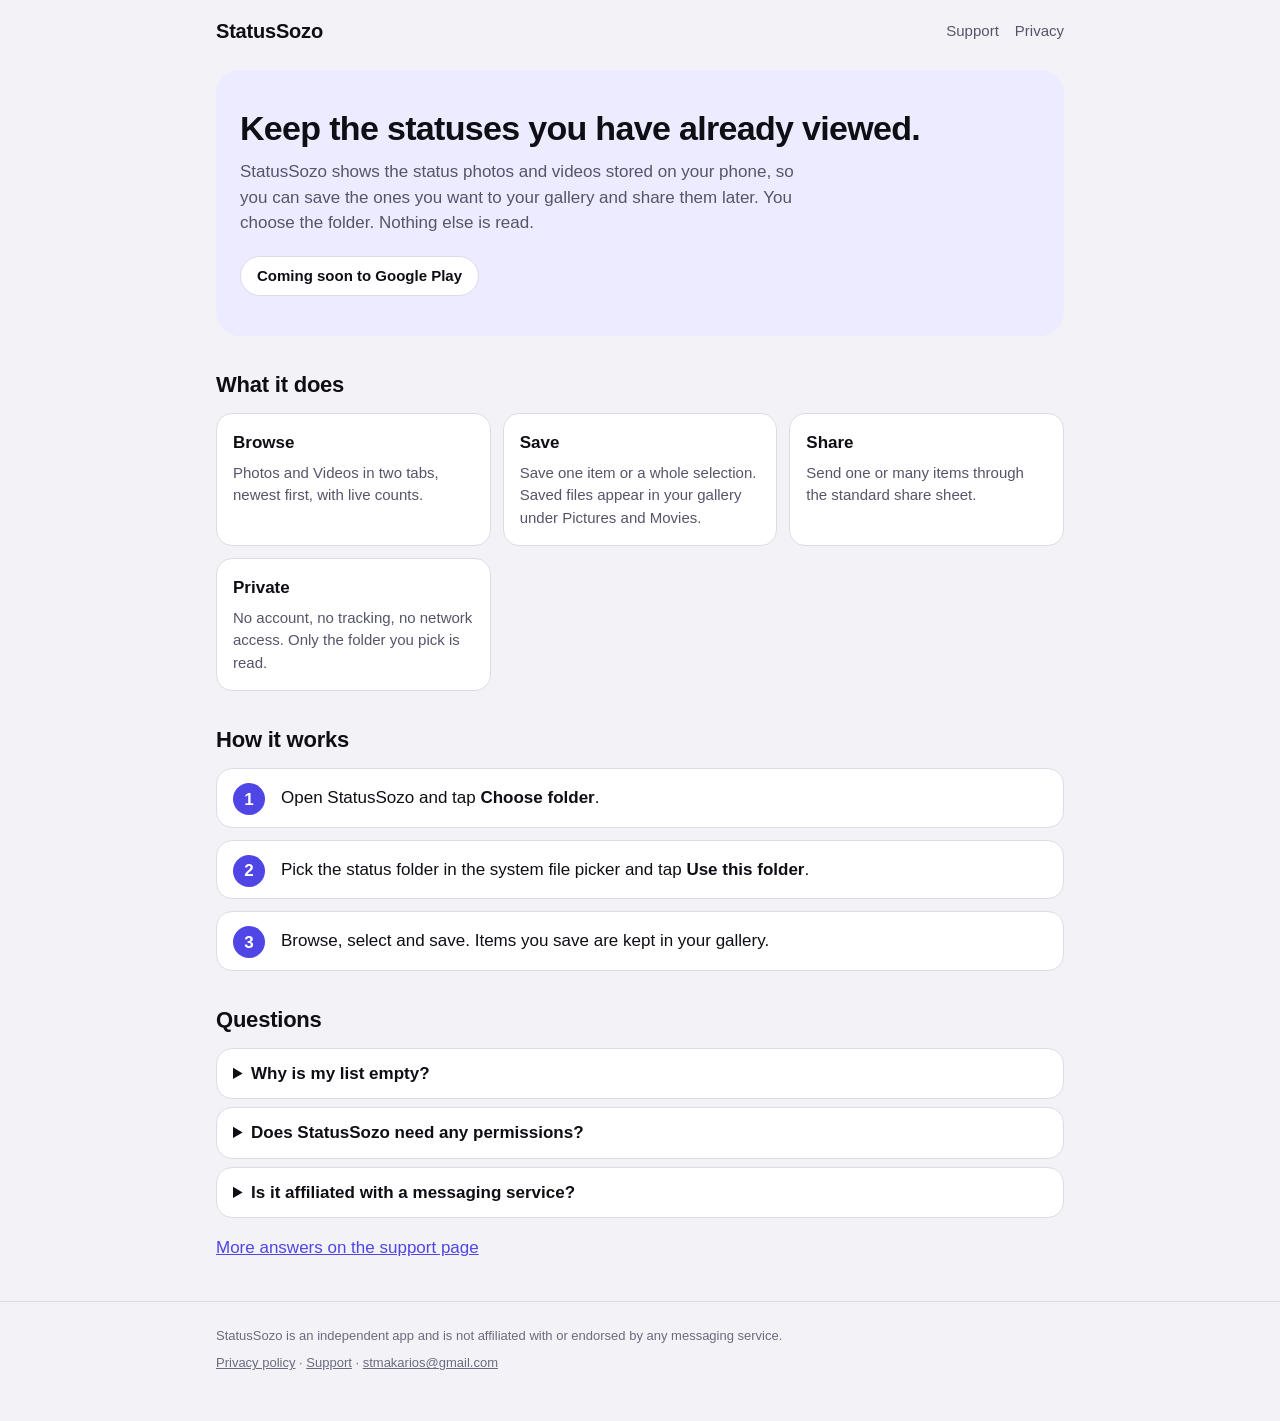
==== website/index.html @ 79adc614 "b14a: website pages pulled forward for Cloudflare connection" ====
<!DOCTYPE html>
<html lang="en">
<head>
<meta charset="utf-8">
<meta name="viewport" content="width=device-width, initial-scale=1">
<title>StatusSozo - Save and share statuses you have already viewed</title>
<meta name="description" content="StatusSozo lets you browse, save and share status photos and videos you have already viewed, from folders you choose. No accounts, no data collected, works offline.">
<meta name="color-scheme" content="light dark">
<meta property="og:type" content="website">
<meta property="og:title" content="StatusSozo - Save and share statuses you have already viewed">
<meta property="og:description" content="Browse, save and share status photos and videos you have already viewed, from folders you choose. No accounts, no data collected.">
<script type="application/ld+json">
{"@context":"https://schema.org","@type":"SoftwareApplication","name":"StatusSozo","operatingSystem":"Android 10 or later","applicationCategory":"UtilitiesApplication","description":"Browse, save and share status photos and videos you have already viewed, from folders you choose.","offers":{"@type":"Offer","price":"0","priceCurrency":"USD"}}
</script>
<link rel="stylesheet" href="style.css">
</head>
<body>
<a class="skip" href="#main">Skip to content</a>
<header class="site"><div class="wrap">
<a class="brand" href="index.html">StatusSozo</a>
<nav class="site" aria-label="Main"><a href="support.html">Support</a><a href="privacy.html">Privacy</a></nav>
</div></header>
<main id="main" class="wrap">
<section class="hero">
<h1>Keep the statuses you have already viewed.</h1>
<p>StatusSozo shows the status photos and videos stored on your phone, so you can save the ones you want to your gallery and share them later. You choose the folder. Nothing else is read.</p>
<span class="badge">Coming soon to Google Play</span>
</section>

<h2>What it does</h2>
<div class="grid">
<div class="card"><h3>Browse</h3><p>Photos and Videos in two tabs, newest first, with live counts.</p></div>
<div class="card"><h3>Save</h3><p>Save one item or a whole selection. Saved files appear in your gallery under Pictures and Movies.</p></div>
<div class="card"><h3>Share</h3><p>Send one or many items through the standard share sheet.</p></div>
<div class="card"><h3>Private</h3><p>No account, no tracking, no network access. Only the folder you pick is read.</p></div>
</div>

<h2>How it works</h2>
<ol class="steps">
<li>Open StatusSozo and tap <strong>Choose folder</strong>.</li>
<li>Pick the status folder in the system file picker and tap <strong>Use this folder</strong>.</li>
<li>Browse, select and save. Items you save are kept in your gallery.</li>
</ol>

<h2>Questions</h2>
<details><summary>Why is my list empty?</summary><p>A status only appears after you have viewed it in the messaging app, and the messaging app must be installed. Open a status, then come back and refresh.</p></details>
<details><summary>Does StatusSozo need any permissions?</summary><p>No. You grant access to one folder through the system picker, and you can remove that access in Settings at any time.</p></details>
<details><summary>Is it affiliated with a messaging service?</summary><p>No. StatusSozo is independent. Only save and share content you have the right to use.</p></details>
<p><a href="support.html">More answers on the support page</a></p>
</main>
<footer class="site"><div class="wrap">
<p>StatusSozo is an independent app and is not affiliated with or endorsed by any messaging service.</p>
<p><a href="privacy.html">Privacy policy</a> &middot; <a href="support.html">Support</a> &middot; <a href="mailto:stmakarios@gmail.com">stmakarios@gmail.com</a></p>
</div></footer>
</body></html>
---- website/style.css ----
:root{
  --bg:#F2F2F7;--surface:#FFFFFF;--tint:#E9E9F0;--accent:#4F46E5;--accent-soft:#ECEBFF;--accent-on:#FFFFFF;
  --text:#0E0E14;--text2:#55556A;--text3:#6B6B80;--border:#DCDCE6;
  --font:-apple-system,BlinkMacSystemFont,"Segoe UI",Roboto,"Helvetica Neue",Arial,"Noto Sans",sans-serif;
}
@media (prefers-color-scheme:dark){
  :root{--bg:#0A0A0F;--surface:#16161D;--tint:#22222C;--accent:#8B93FF;--accent-soft:#23244A;--accent-on:#0A0A12;
    --text:#F5F5FA;--text2:#B4B4C6;--text3:#8E8EA3;--border:#2A2A35}
}
*{box-sizing:border-box}
html{-webkit-text-size-adjust:100%}
body{margin:0;background:var(--bg);color:var(--text);font-family:var(--font);font-size:17px;line-height:1.5}
a{color:var(--accent)}
a:focus-visible,summary:focus-visible{outline:2px solid var(--accent);outline-offset:3px;border-radius:4px}
.skip{position:absolute;left:-999px;top:8px;background:var(--accent);color:var(--accent-on);padding:8px 12px;border-radius:8px;z-index:10}
.skip:focus{left:8px}
.wrap{max-width:880px;margin:0 auto;padding:0 16px}
header.site{padding:16px 0}
header.site .wrap{display:flex;align-items:center;justify-content:space-between;gap:16px;flex-wrap:wrap}
.brand{font-weight:800;font-size:20px;letter-spacing:-.01em;color:var(--text);text-decoration:none}
nav.site a{margin-inline-start:16px;color:var(--text2);text-decoration:none;font-weight:500;font-size:15px}
nav.site a:hover{color:var(--accent)}
.hero{background:var(--accent-soft);border-radius:24px;padding:40px 24px;margin:8px 0 24px}
.hero h1{font-size:34px;line-height:1.1;margin:0 0 12px;letter-spacing:-.02em}
.hero p{margin:0 0 20px;color:var(--text2);max-width:60ch}
.badge{display:inline-block;background:var(--surface);border:.5px solid var(--border);border-radius:999px;padding:8px 16px;font-weight:600;font-size:15px}
h2{font-size:22px;margin:32px 0 12px;letter-spacing:-.01em}
.grid{display:grid;grid-template-columns:repeat(auto-fit,minmax(220px,1fr));gap:12px}
.card{background:var(--surface);border:.5px solid var(--border);border-radius:16px;padding:16px}
.card h3{margin:0 0 6px;font-size:17px}
.card p{margin:0;color:var(--text2);font-size:15px}
ol.steps{list-style:none;counter-reset:s;padding:0;margin:0;display:grid;gap:12px}
ol.steps li{counter-increment:s;background:var(--surface);border:.5px solid var(--border);border-radius:16px;padding:16px 16px 16px 64px;position:relative}
ol.steps li::before{content:counter(s);position:absolute;inset-inline-start:16px;top:14px;width:32px;height:32px;border-radius:999px;background:var(--accent);color:var(--accent-on);display:grid;place-items:center;font-weight:700}
details{background:var(--surface);border:.5px solid var(--border);border-radius:16px;padding:12px 16px;margin-bottom:8px}
summary{cursor:pointer;font-weight:600}
details p{margin:8px 0 0;color:var(--text2)}
main.doc{padding-bottom:16px}
main.doc h1{font-size:34px;line-height:1.1;margin:16px 0 4px;letter-spacing:-.02em}
main.doc .meta{color:var(--text3);font-size:15px;margin:0 0 16px}
main.doc p,main.doc li{color:var(--text2)}
main.doc h2{color:var(--text)}
footer.site{margin-top:40px;padding:24px 0 40px;border-top:.5px solid var(--border);color:var(--text3);font-size:13px}
footer.site a{color:var(--text3)}
footer.site p{margin:0 0 8px}
@media (prefers-reduced-motion:reduce){*{animation:none!important;transition:none!important;scroll-behavior:auto!important}}
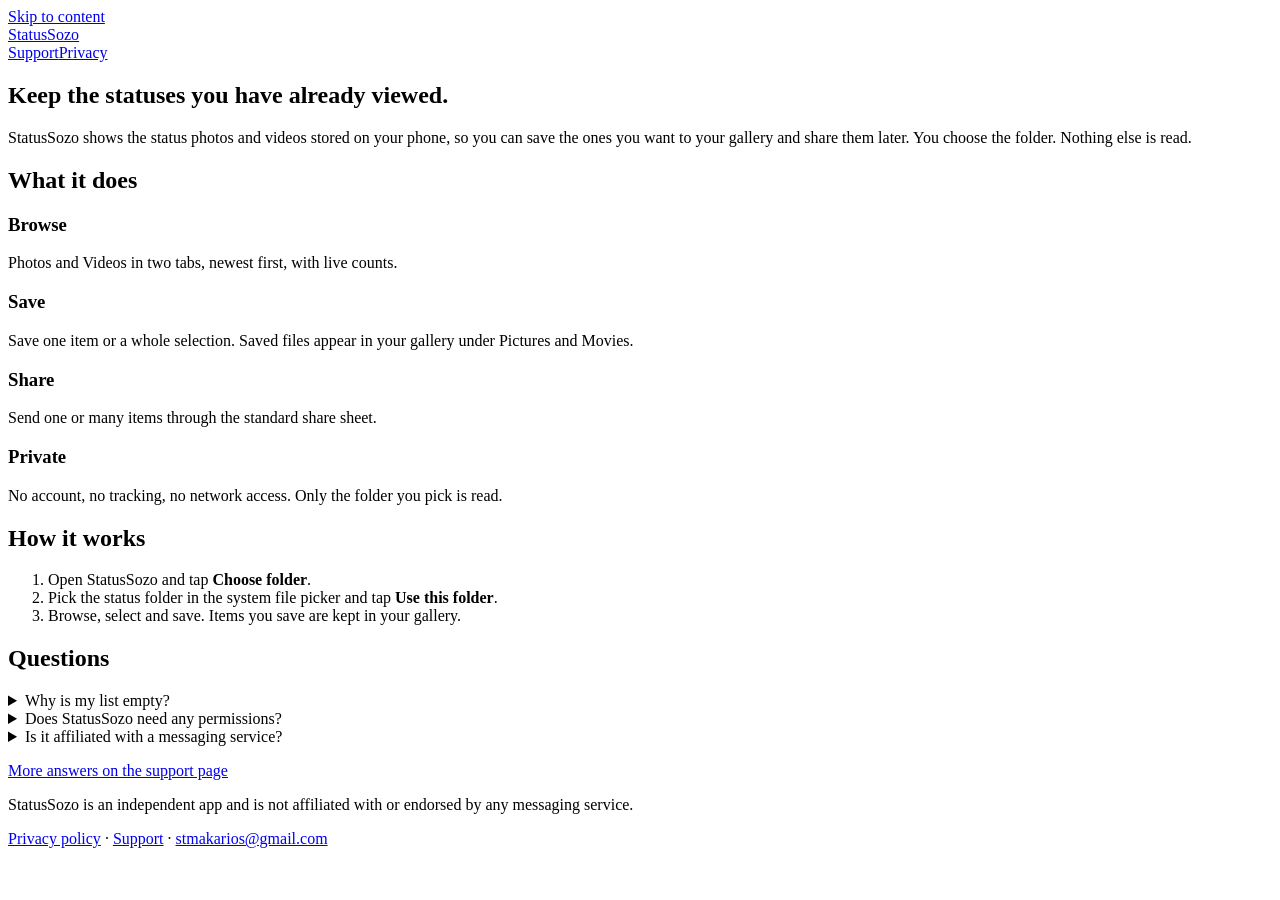
==== commit 9bc3a8ce: "b14a: remove store badge, canonical URLs, sitemap, clean links" ====
--- a/website/index.html
+++ b/website/index.html
@@ -7,24 +7,26 @@
 <meta name="description" content="StatusSozo lets you browse, save and share status photos and videos you have already viewed, from folders you choose. No accounts, no data collected, works offline.">
 <meta name="color-scheme" content="light dark">
 <meta property="og:type" content="website">
+<meta property="og:url" content="https://statussozo.bpprojectsz.workers.dev/">
+<meta property="og:site_name" content="StatusSozo">
 <meta property="og:title" content="StatusSozo - Save and share statuses you have already viewed">
 <meta property="og:description" content="Browse, save and share status photos and videos you have already viewed, from folders you choose. No accounts, no data collected.">
 <script type="application/ld+json">
 {"@context":"https://schema.org","@type":"SoftwareApplication","name":"StatusSozo","operatingSystem":"Android 10 or later","applicationCategory":"UtilitiesApplication","description":"Browse, save and share status photos and videos you have already viewed, from folders you choose.","offers":{"@type":"Offer","price":"0","priceCurrency":"USD"}}
 </script>
-<link rel="stylesheet" href="style.css">
+<link rel="canonical" href="https://statussozo.bpprojectsz.workers.dev/">
+<link rel="stylesheet" href="/style.css">
 </head>
 <body>
 <a class="skip" href="#main">Skip to content</a>
 <header class="site"><div class="wrap">
-<a class="brand" href="index.html">StatusSozo</a>
-<nav class="site" aria-label="Main"><a href="support.html">Support</a><a href="privacy.html">Privacy</a></nav>
+<a class="brand" href="/">StatusSozo</a>
+<nav class="site" aria-label="Main"><a href="/support">Support</a><a href="/privacy">Privacy</a></nav>
 </div></header>
 <main id="main" class="wrap">
 <section class="hero">
 <h1>Keep the statuses you have already viewed.</h1>
 <p>StatusSozo shows the status photos and videos stored on your phone, so you can save the ones you want to your gallery and share them later. You choose the folder. Nothing else is read.</p>
-<span class="badge">Coming soon to Google Play</span>
 </section>
 
 <h2>What it does</h2>
@@ -46,10 +48,10 @@
 <details><summary>Why is my list empty?</summary><p>A status only appears after you have viewed it in the messaging app, and the messaging app must be installed. Open a status, then come back and refresh.</p></details>
 <details><summary>Does StatusSozo need any permissions?</summary><p>No. You grant access to one folder through the system picker, and you can remove that access in Settings at any time.</p></details>
 <details><summary>Is it affiliated with a messaging service?</summary><p>No. StatusSozo is independent. Only save and share content you have the right to use.</p></details>
-<p><a href="support.html">More answers on the support page</a></p>
+<p><a href="/support">More answers on the support page</a></p>
 </main>
 <footer class="site"><div class="wrap">
 <p>StatusSozo is an independent app and is not affiliated with or endorsed by any messaging service.</p>
-<p><a href="privacy.html">Privacy policy</a> &middot; <a href="support.html">Support</a> &middot; <a href="mailto:stmakarios@gmail.com">stmakarios@gmail.com</a></p>
+<p><a href="/privacy">Privacy policy</a> &middot; <a href="/support">Support</a> &middot; <a href="mailto:stmakarios@gmail.com">stmakarios@gmail.com</a></p>
 </div></footer>
 </body></html>
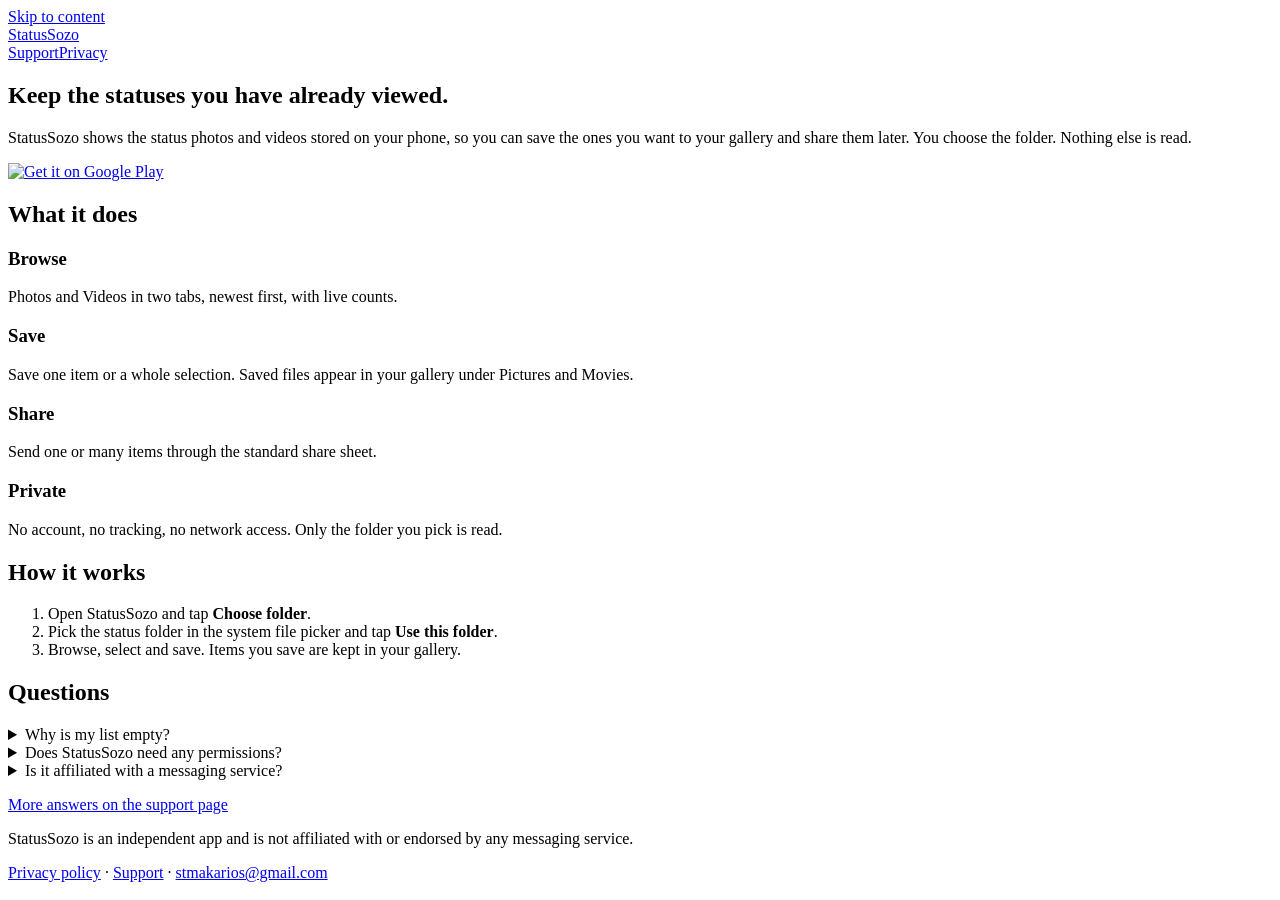
==== commit fbaffe23: "b2: design tokens and theme" ====
--- a/website/index.html
+++ b/website/index.html
@@ -12,7 +12,7 @@
 <meta property="og:title" content="StatusSozo - Save and share statuses you have already viewed">
 <meta property="og:description" content="Browse, save and share status photos and videos you have already viewed, from folders you choose. No accounts, no data collected.">
 <script type="application/ld+json">
-{"@context":"https://schema.org","@type":"SoftwareApplication","name":"StatusSozo","operatingSystem":"Android 10 or later","applicationCategory":"UtilitiesApplication","description":"Browse, save and share status photos and videos you have already viewed, from folders you choose.","offers":{"@type":"Offer","price":"0","priceCurrency":"USD"}}
+{"@context":"https://schema.org","@type":"SoftwareApplication","name":"StatusSozo","operatingSystem":"Android 10 or later","applicationCategory":"UtilitiesApplication","description":"Browse, save and share status photos and videos you have already viewed, from folders you choose.","installUrl":"https://play.google.com/store/apps/details?id=com.zdmgold.statussozo","offers":{"@type":"Offer","price":"0","priceCurrency":"USD"}}
 </script>
 <link rel="canonical" href="https://statussozo.bpprojectsz.workers.dev/">
 <link rel="stylesheet" href="/style.css">
@@ -27,6 +27,7 @@
 <section class="hero">
 <h1>Keep the statuses you have already viewed.</h1>
 <p>StatusSozo shows the status photos and videos stored on your phone, so you can save the ones you want to your gallery and share them later. You choose the folder. Nothing else is read.</p>
+<a class="store" href="https://play.google.com/store/apps/details?id=com.zdmgold.statussozo" rel="noopener"><img src="/images/google-play-badge.svg" alt="Get it on Google Play" width="155" height="60"></a>
 </section>
 
 <h2>What it does</h2>
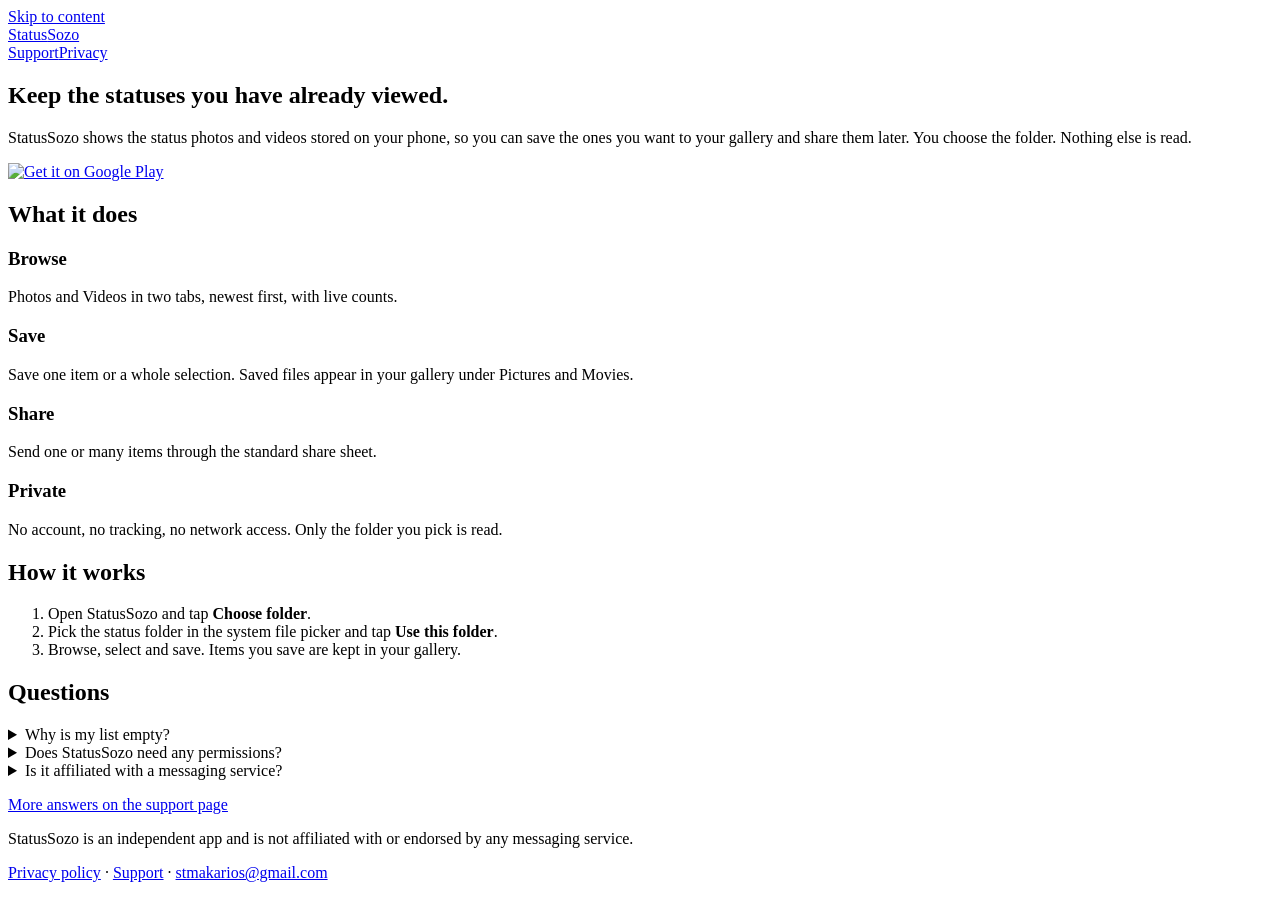
==== commit 9dd6006e: "b13: two-colour wordmark (Status in text colour, Sozo in accent), bigger and bolder, in the Home hea" ====
--- a/website/index.html
+++ b/website/index.html
@@ -20,7 +20,7 @@
 <body>
 <a class="skip" href="#main">Skip to content</a>
 <header class="site"><div class="wrap">
-<a class="brand" href="/">StatusSozo</a>
+<a class="brand" href="/" aria-label="StatusSozo">Status<span>Sozo</span></a>
 <nav class="site" aria-label="Main"><a href="/support">Support</a><a href="/privacy">Privacy</a></nav>
 </div></header>
 <main id="main" class="wrap">
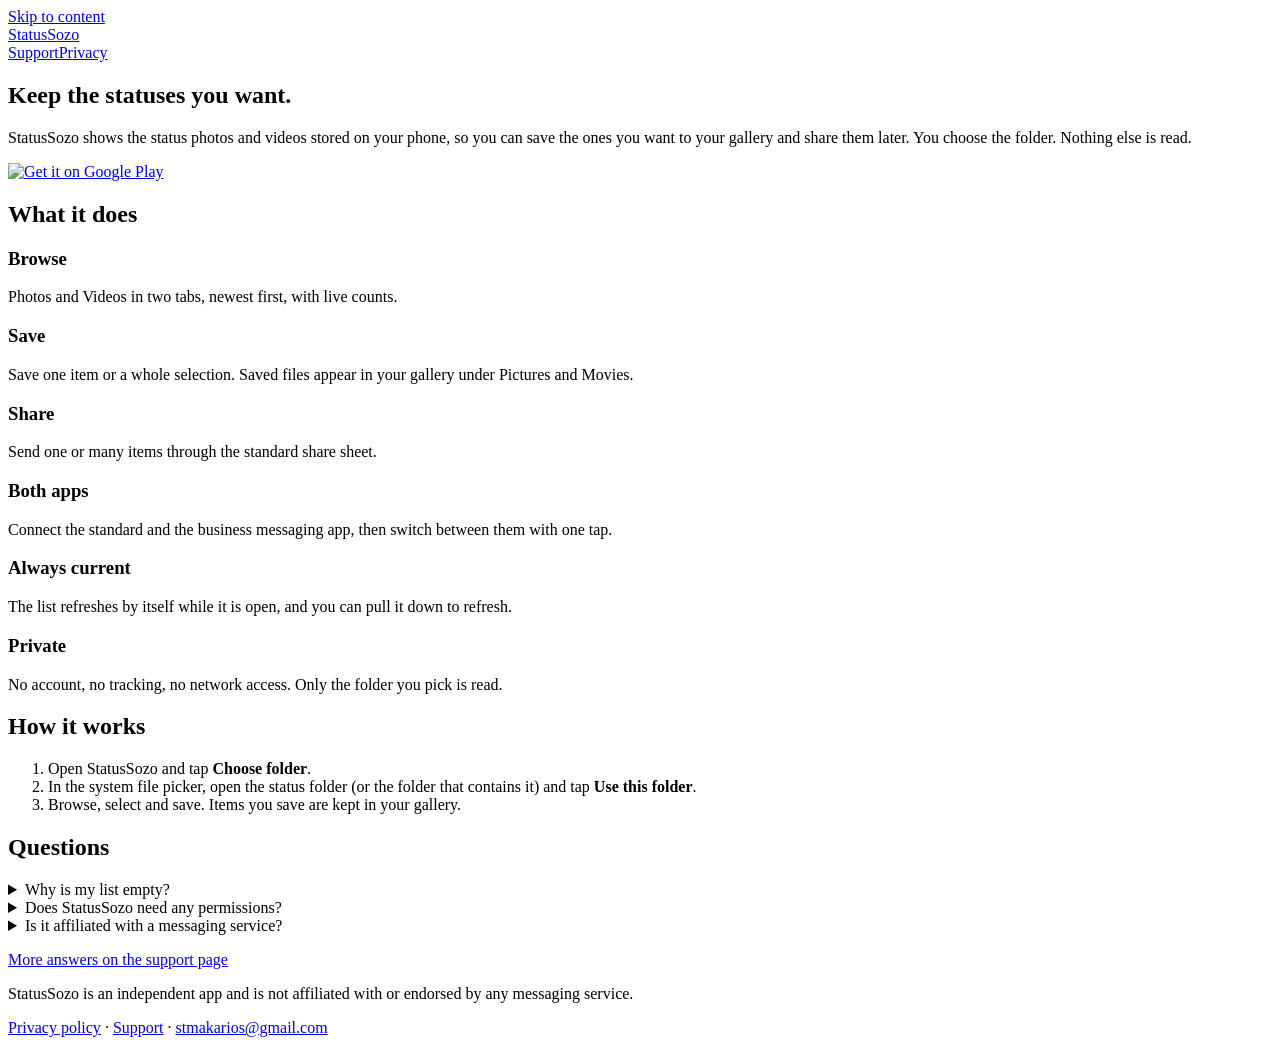
==== commit c8e839c4: "b14: website copy corrected, store listing, Data safety evidence, screenshot plan, Play Console chec" ====
--- a/website/index.html
+++ b/website/index.html
@@ -3,18 +3,21 @@
 <head>
 <meta charset="utf-8">
 <meta name="viewport" content="width=device-width, initial-scale=1">
-<title>StatusSozo - Save and share statuses you have already viewed</title>
-<meta name="description" content="StatusSozo lets you browse, save and share status photos and videos you have already viewed, from folders you choose. No accounts, no data collected, works offline.">
+<title>StatusSozo - Browse, save and share status photos and videos</title>
+<meta name="description" content="StatusSozo lets you browse, save and share status photos and videos from the folders you choose. No accounts, no data collected, works offline.">
 <meta name="color-scheme" content="light dark">
 <meta property="og:type" content="website">
 <meta property="og:url" content="https://statussozo.bpprojectsz.workers.dev/">
 <meta property="og:site_name" content="StatusSozo">
-<meta property="og:title" content="StatusSozo - Save and share statuses you have already viewed">
-<meta property="og:description" content="Browse, save and share status photos and videos you have already viewed, from folders you choose. No accounts, no data collected.">
+<meta property="og:title" content="StatusSozo - Browse, save and share status photos and videos">
+<meta property="og:image" content="https://statussozo.bpprojectsz.workers.dev/images/icon.png">
+<meta property="og:description" content="Browse, save and share status photos and videos from the folders you choose. No accounts, no data collected.">
 <script type="application/ld+json">
-{"@context":"https://schema.org","@type":"SoftwareApplication","name":"StatusSozo","operatingSystem":"Android 10 or later","applicationCategory":"UtilitiesApplication","description":"Browse, save and share status photos and videos you have already viewed, from folders you choose.","installUrl":"https://play.google.com/store/apps/details?id=com.zdmgold.statussozo","offers":{"@type":"Offer","price":"0","priceCurrency":"USD"}}
+{"@context":"https://schema.org","@type":"SoftwareApplication","name":"StatusSozo","operatingSystem":"Android 10 or later","applicationCategory":"UtilitiesApplication","description":"Browse, save and share status photos and videos from the folders you choose.","installUrl":"https://play.google.com/store/apps/details?id=com.zdmgold.statussozo","offers":{"@type":"Offer","price":"0","priceCurrency":"USD"}}
 </script>
 <link rel="canonical" href="https://statussozo.bpprojectsz.workers.dev/">
+<link rel="icon" type="image/png" href="/images/icon.png">
+<link rel="apple-touch-icon" href="/images/icon.png">
 <link rel="stylesheet" href="/style.css">
 </head>
 <body>
@@ -25,7 +28,7 @@
 </div></header>
 <main id="main" class="wrap">
 <section class="hero">
-<h1>Keep the statuses you have already viewed.</h1>
+<h1>Keep the statuses you want.</h1>
 <p>StatusSozo shows the status photos and videos stored on your phone, so you can save the ones you want to your gallery and share them later. You choose the folder. Nothing else is read.</p>
 <a class="store" href="https://play.google.com/store/apps/details?id=com.zdmgold.statussozo" rel="noopener"><img src="/images/google-play-badge.svg" alt="Get it on Google Play" width="155" height="60"></a>
 </section>
@@ -35,18 +38,20 @@
 <div class="card"><h3>Browse</h3><p>Photos and Videos in two tabs, newest first, with live counts.</p></div>
 <div class="card"><h3>Save</h3><p>Save one item or a whole selection. Saved files appear in your gallery under Pictures and Movies.</p></div>
 <div class="card"><h3>Share</h3><p>Send one or many items through the standard share sheet.</p></div>
+<div class="card"><h3>Both apps</h3><p>Connect the standard and the business messaging app, then switch between them with one tap.</p></div>
+<div class="card"><h3>Always current</h3><p>The list refreshes by itself while it is open, and you can pull it down to refresh.</p></div>
 <div class="card"><h3>Private</h3><p>No account, no tracking, no network access. Only the folder you pick is read.</p></div>
 </div>
 
 <h2>How it works</h2>
 <ol class="steps">
 <li>Open StatusSozo and tap <strong>Choose folder</strong>.</li>
-<li>Pick the status folder in the system file picker and tap <strong>Use this folder</strong>.</li>
+<li>In the system file picker, open the status folder (or the folder that contains it) and tap <strong>Use this folder</strong>.</li>
 <li>Browse, select and save. Items you save are kept in your gallery.</li>
 </ol>
 
 <h2>Questions</h2>
-<details><summary>Why is my list empty?</summary><p>A status only appears after you have viewed it in the messaging app, and the messaging app must be installed. Open a status, then come back and refresh.</p></details>
+<details><summary>Why is my list empty?</summary><p>A status appears here once the messaging app has loaded it, and the messaging app must be installed on this phone. Open the messaging app's Status tab, then come back. The list refreshes by itself, and you can pull it down to refresh at once.</p></details>
 <details><summary>Does StatusSozo need any permissions?</summary><p>No. You grant access to one folder through the system picker, and you can remove that access in Settings at any time.</p></details>
 <details><summary>Is it affiliated with a messaging service?</summary><p>No. StatusSozo is independent. Only save and share content you have the right to use.</p></details>
 <p><a href="/support">More answers on the support page</a></p>
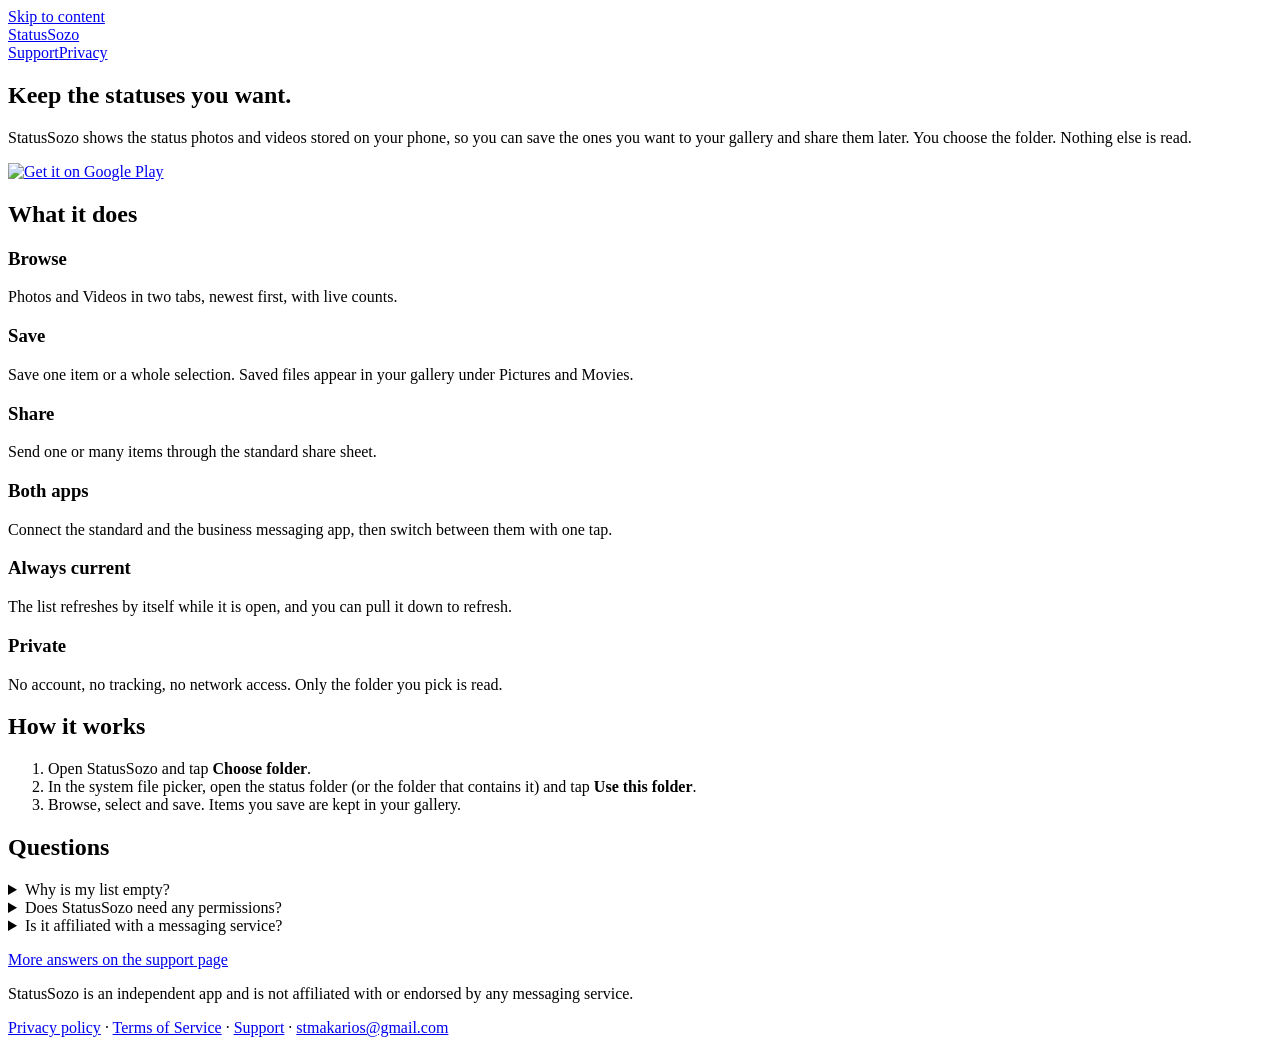
==== commit 037ac008: "b15: settings completion (share, support, how to connect, terms, licenses, debug logs), terms page, " ====
--- a/website/index.html
+++ b/website/index.html
@@ -30,7 +30,7 @@
 <section class="hero">
 <h1>Keep the statuses you want.</h1>
 <p>StatusSozo shows the status photos and videos stored on your phone, so you can save the ones you want to your gallery and share them later. You choose the folder. Nothing else is read.</p>
-<a class="store" href="https://play.google.com/store/apps/details?id=com.zdmgold.statussozo" rel="noopener"><img src="/images/google-play-badge.svg" alt="Get it on Google Play" width="155" height="60"></a>
+<a class="store" href="https://play.google.com/store/apps/details?id=com.zdmgold.statussozo" rel="noopener"><img src="/images/google-play-badge.png" alt="Get it on Google Play" width="180" height="60"></a>
 </section>
 
 <h2>What it does</h2>
@@ -58,6 +58,6 @@
 </main>
 <footer class="site"><div class="wrap">
 <p>StatusSozo is an independent app and is not affiliated with or endorsed by any messaging service.</p>
-<p><a href="/privacy">Privacy policy</a> &middot; <a href="/support">Support</a> &middot; <a href="mailto:stmakarios@gmail.com">stmakarios@gmail.com</a></p>
+<p><a href="/privacy">Privacy policy</a> &middot; <a href="/terms">Terms of Service</a> &middot; <a href="/support">Support</a> &middot; <a href="mailto:stmakarios@gmail.com">stmakarios@gmail.com</a></p>
 </div></footer>
 </body></html>
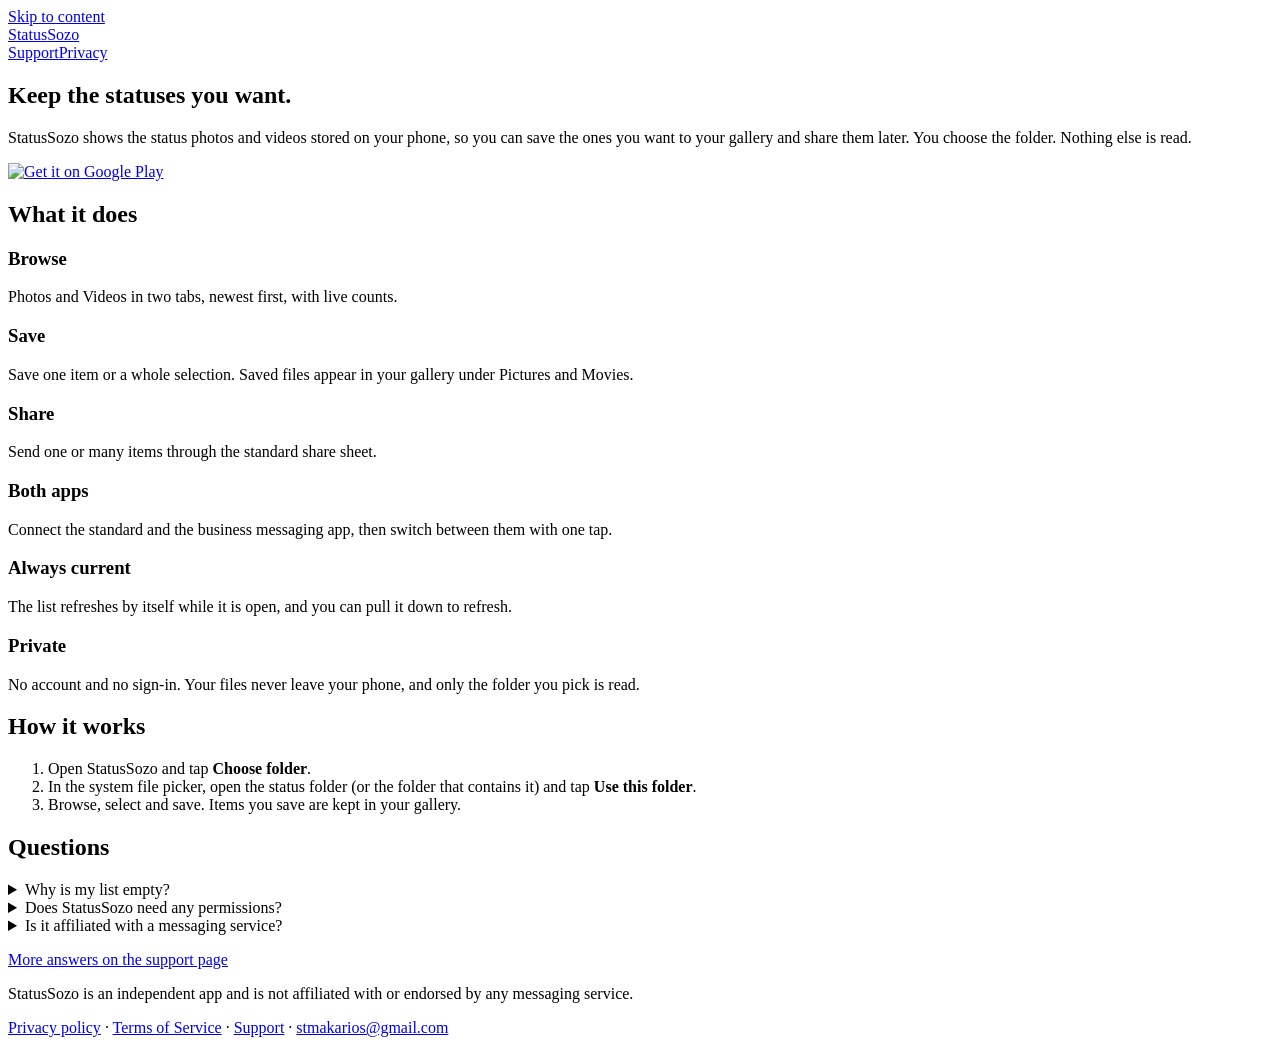
==== commit 895d154b: "b17: privacy page, support FAQ, store documents and AdMob guide describe ads and consent" ====
--- a/website/index.html
+++ b/website/index.html
@@ -4,14 +4,14 @@
 <meta charset="utf-8">
 <meta name="viewport" content="width=device-width, initial-scale=1">
 <title>StatusSozo - Browse, save and share status photos and videos</title>
-<meta name="description" content="StatusSozo lets you browse, save and share status photos and videos from the folders you choose. No accounts, no data collected, works offline.">
+<meta name="description" content="StatusSozo lets you browse, save and share status photos and videos from the folders you choose. No accounts, no sign-in, free. Your files never leave your phone.">
 <meta name="color-scheme" content="light dark">
 <meta property="og:type" content="website">
 <meta property="og:url" content="https://statussozo.bpprojectsz.workers.dev/">
 <meta property="og:site_name" content="StatusSozo">
 <meta property="og:title" content="StatusSozo - Browse, save and share status photos and videos">
 <meta property="og:image" content="https://statussozo.bpprojectsz.workers.dev/images/icon.png">
-<meta property="og:description" content="Browse, save and share status photos and videos from the folders you choose. No accounts, no data collected.">
+<meta property="og:description" content="Browse, save and share status photos and videos from the folders you choose. No accounts, no sign-in, free. Your files never leave your phone.">
 <script type="application/ld+json">
 {"@context":"https://schema.org","@type":"SoftwareApplication","name":"StatusSozo","operatingSystem":"Android 10 or later","applicationCategory":"UtilitiesApplication","description":"Browse, save and share status photos and videos from the folders you choose.","installUrl":"https://play.google.com/store/apps/details?id=com.zdmgold.statussozo","offers":{"@type":"Offer","price":"0","priceCurrency":"USD"}}
 </script>
@@ -40,7 +40,7 @@
 <div class="card"><h3>Share</h3><p>Send one or many items through the standard share sheet.</p></div>
 <div class="card"><h3>Both apps</h3><p>Connect the standard and the business messaging app, then switch between them with one tap.</p></div>
 <div class="card"><h3>Always current</h3><p>The list refreshes by itself while it is open, and you can pull it down to refresh.</p></div>
-<div class="card"><h3>Private</h3><p>No account, no tracking, no network access. Only the folder you pick is read.</p></div>
+<div class="card"><h3>Private</h3><p>No account and no sign-in. Your files never leave your phone, and only the folder you pick is read.</p></div>
 </div>
 
 <h2>How it works</h2>
